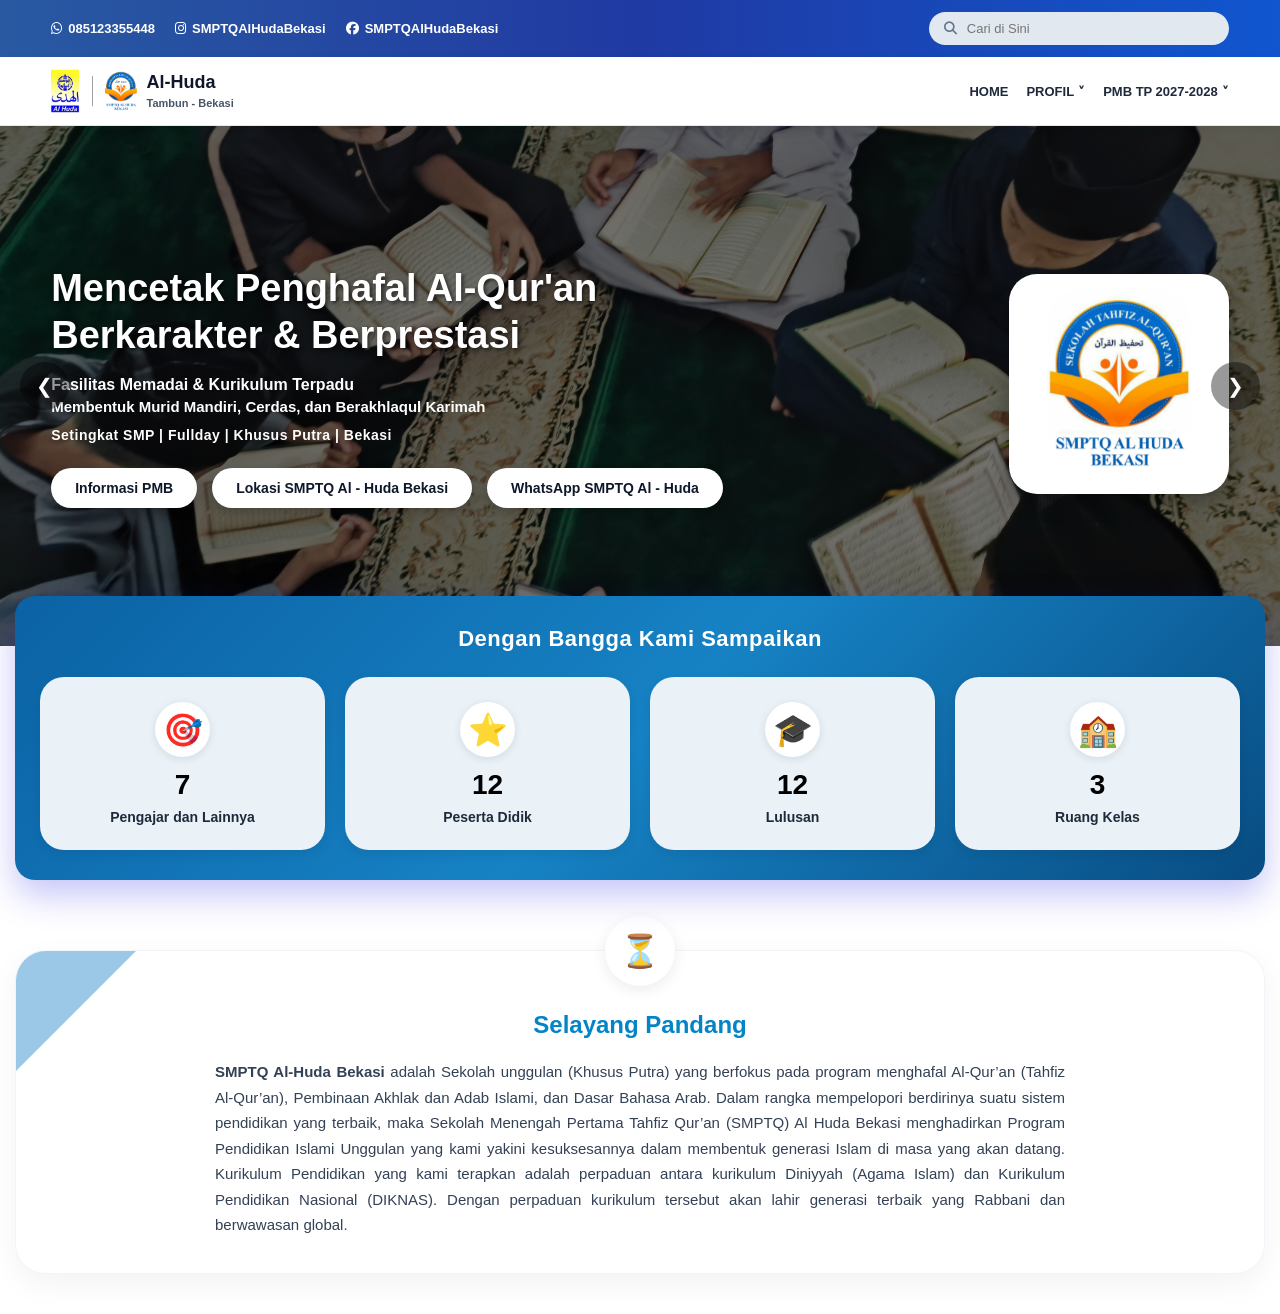
==== index.html @ 0ff5a8cd "Add files via upload" ====
<!DOCTYPE html>
<html lang="id">
<head>
  <meta charset="UTF-8">
  <meta name="viewport" content="width=device-width, initial-scale=1.0">
  <title>SMPTQ AL-HUDA BEKASI</title>
  
  <!-- Font Awesome untuk Ikon Media Sosial & Pencarian -->
  <link rel="stylesheet" href="https://cdnjs.cloudflare.com/ajax/libs/font-awesome/6.4.0/css/all.min.css">
  
  <!-- File CSS Kustom -->
  <link rel="stylesheet" href="style.css">
</head>
<body>

  <!-- 1. TOP BAR HEADER (BIRU GELAP) -->
  <header class="top-bar">
    <div class="top-bar-container">
      
      <!-- BAGIAN KIRI: KONTAK & SOSMED -->
      <div class="contact-info">
        <div class="contact-row">
          <a href="https://wa.me/6285123355448" target="_blank" class="contact-item">
            <i class="fa-brands fa-whatsapp"></i>
            <span>085123355448</span>
          </a>
          <a href="https://instagram.com/smptqalhudabekasi/" target="_blank" class="contact-item">
            <i class="fa-brands fa-instagram"></i>
            <span>SMPTQAlHudaBekasi</span>
          </a>
          <a href="https://www.facebook.com/stqmalhudabekasi/" target="_blank" class="contact-item">
            <i class="fa-brands fa-facebook"></i>
            <span>SMPTQAlHudaBekasi</span>
          </a>
        </div>
      </div>
        
      <!-- BAGIAN KANAN: SEARCH BAR -->
      <div class="search-box">
        <form id="searchForm" action="#" method="GET">
          <i class="fa-solid fa-magnifying-glass search-icon"></i>
          <input type="text" id="searchInput" placeholder="Cari di Sini" autocomplete="off">
        </form>
      </div>

    </div> <!-- Penutup top-bar-container -->
  </header> <!-- Penutup top-bar -->


  <!-- 2. NAVBAR UTAMA (PUTIH & STICKY) -->
  <nav class="navbar">
    <div class="nav-container">
      <!-- LOGO -->
      <div class="brand">
        <img src="Alhudalogo.png" alt="Logo" class="logo">
        <div class="brand-text">
          <strong>Al-Huda</strong>
          <span>Tambun - Bekasi</span>
        </div>
      </div>

      <!-- MENU DESKTOP -->
      <div class="desktop-menu">
        <a href="index.html">HOME</a>
        
        <div class="desktop-dropdown">
          <button class="dropbtn">PROFIL <span>˅</span></button>
          <div class="dropdown-content">
            <a href="#">Profil Yayasan</a>
            <a href="#">Visi & Misi</a>
          </div>
        </div>

        <div class="desktop-dropdown">
          <button class="dropbtn">PMB TP 2027-2028 <span>˅</span></button>
          <div class="dropdown-content">
            <a href="#">Info Pendaftaran</a>
            <a href="#">Syarat & Biaya</a>
          </div>
        </div>
      </div>

      <!-- TOMBOL HAMBURGER (HP) -->
      <button class="hamburger-btn" id="openMenuBtn">☰</button>
    </div>
  </nav>

  <!-- HERO SLIDER SECTION -->
<section class="hero-slider">
  <!-- SLIDE 1 -->
  <div class="slide active" style="background-image: linear-gradient(rgba(0,0,0,0.55), rgba(0,0,0,0.55)), url('bacaquranhuda.jpg');">
    <div class="container hero-container">
      <div class="hero-content">
         <h1>Mencetak Penghafal Al-Qur'an<br>Berkarakter & Berprestasi</h1>
        <p class="greeting">Fasilitas Memadai & Kurikulum Terpadu</p>
        <p class="subgreeting">Membentuk Murid Mandiri, Cerdas, dan Berakhlaqul Karimah</p>
        <p class="tagline">Setingkat SMP | Fullday | Khusus Putra | Bekasi</p>
        
        <div class="hero-buttons">
          <a href="https://pesantrenalhuda.com/pmb-smptq-al-huda-bekasi-tp-2027-2028/" class="hero-btn">Informasi PMB</a>
          <a href="https://maps.app.goo.gl/mfBuUUfTANTqXepT6" class="hero-btn">Lokasi SMPTQ Al - Huda Bekasi</a>
          <a href="https://wa.me/6285123355448" target="_blank" class="hero-btn">WhatsApp SMPTQ Al - Huda</a>
        </div>
      </div>

      <!-- BADGE LOGO SMPTQ Al - Huda DI KANAN -->
      <div class="hero-badge">
        <img src="Alhudabekasi.png" alt="SMPTQ Al - Huda Bekasi">
      </div>
    </div>
  </div>

  <!-- SLIDE 2 (Untuk Latar Belakang Berganti) -->
  <div class="slide" style="background-image: linear-gradient(rgba(0,0,0,0.55), rgba(0,0,0,0.55)), url('belajarkelashuda.jpg');">
    <div class="container hero-container">
      <div class="hero-content">
        <h1>Mencetak Penghafal Al-Qur'an<br>Berkarakter & Berprestasi</h1>
        <p class="greeting">Fasilitas Memadai & Kurikulum Terpadu</p>
        <p class="subgreeting">Membentuk Murid Mandiri, Cerdas, dan Berakhlaqul Karimah</p>
        <p class="tagline">Setingkat SMP | Fullday | Khusus Putra | Bekasi</p>
        
        <div class="hero-buttons">
           <a href="https://pesantrenalhuda.com/pmb-smptq-al-huda-bekasi-tp-2027-2028/" class="hero-btn">Informasi PMB</a>
          <a href="https://maps.app.goo.gl/mfBuUUfTANTqXepT6" class="hero-btn">Lokasi SMPTQ Al - Huda Bekasi</a>
          </a>
          <a href="https://wa.me/6285123355448" target="_blank" class="hero-btn">WhatsApp SMPTQ Al - Huda</a>
        </div>
      </div>

      <div class="hero-badge">
        <img src="Alhudabekasi.png" alt="SMPTQ Al - Huda Bekasi">
      </div>
    </div>
  </div>

  <!-- TOMBOL PANAH NAVIGASI SLIDER -->
  <button class="slider-btn prev-btn">&#10094;</button>
  <button class="slider-btn next-btn">&#10095;</button>

  <!-- INDIKATOR TITIK (DOTS) -->
  <div class="slider-dots">
    <span class="dot active"></span>
    <span class="dot"></span>
  </div>
</section>

<!-- STATISTIK SECTION -->
<section class="stats-section container">
  <div class="stats-card-wrapper">
    <h2 class="stats-title">Dengan Bangga Kami Sampaikan</h2>
    
    <div class="stats-grid">
      <!-- Kartu 1 -->
      <div class="stat-card">
        <div class="stat-icon">🎯</div>
        <div class="stat-number" data-target="7">0</div>
        <p class="stat-label">Pengajar dan Lainnya</p>
      </div>

      <!-- Kartu 2 -->
      <div class="stat-card">
        <div class="stat-icon">⭐</div>
        <div class="stat-number" data-target="25">0</div>
        <p class="stat-label">Peserta Didik</p>
      </div>

      <!-- Kartu 3 -->
      <div class="stat-card">
        <div class="stat-icon">🎓</div>
        <div class="stat-number" data-target="43">0</div>
        <p class="stat-label">Lulusan</p>
      </div>

      <!-- Kartu 4 -->
      <div class="stat-card">
        <div class="stat-icon">🏫</div>
        <div class="stat-number" data-target="3">0</div>
        <p class="stat-label">Ruang Kelas</p>
      </div>
    </div>
  </div>
</section>
<!-- SECTION SELAYANG PANDANG -->
<section class="about-section container">
  <div class="about-card">
    
    <!-- Ornamen Lingkaran di Kiri Atas -->
    <div class="islamic-pattern"></div>

    <!-- Ikon Jam Pasir Melayang Atas Tengah -->
    <div class="hourglass-badge">
      <span class="hourglass-icon">⏳</span>
    </div>

    <!-- Judul & Isi Teks -->
    <h2 class="about-title">Selayang Pandang</h2>
    
    <p class="about-text">
    <b>SMPTQ Al-Huda Bekasi</b> adalah Sekolah unggulan (Khusus Putra) yang berfokus pada program menghafal Al-Qur’an (Tahfiz Al-Qur’an), Pembinaan Akhlak dan Adab Islami, dan Dasar Bahasa Arab. Dalam rangka mempelopori berdirinya suatu sistem pendidikan yang terbaik, maka Sekolah Menengah Pertama Tahfiz Qur’an (SMPTQ) Al Huda Bekasi menghadirkan Program Pendidikan Islami Unggulan yang kami yakini kesuksesannya dalam membentuk generasi Islam di masa yang akan datang. Kurikulum Pendidikan yang kami terapkan adalah perpaduan antara kurikulum Diniyyah (Agama Islam) dan Kurikulum Pendidikan Nasional (DIKNAS). Dengan perpaduan kurikulum tersebut akan lahir generasi terbaik yang Rabbani dan berwawasan global.
    </p>

  </div>
</section>
  <!-- 3. OVERLAY MENU MOBILE -->
  <div class="mobile-menu-overlay" id="mobileMenu">
    <div class="mobile-menu-header">
      <div class="brand">
        <img src="Alhudalogo.png" alt="Logo" class="logo">
        <div class="brand-text">
          <strong>Al-Huda</strong>
          <span>Tambun-Bekasi</span>
        </div>
      </div>
      <button class="close-btn" id="closeMenuBtn">✕</button>
    </div>
<!-- OVERLAY MENU MOBILE -->
<div class="mobile-menu-overlay" id="mobileMenu">
  <div class="mobile-menu-header">
    <div class="brand">
      <img src="logo.png" alt="Logo" class="logo">
      <div class="brand-text">
        <strong>Al-Huda</strong>
        <span>Tambun - Bekasi</span>
      </div>
    </div>
    <button class="close-btn" id="closeMenuBtn">✕</button>
</div>

  <!-- MENU NAVIGASI HP -->
  <ul class="mobile-nav-list">
    <!-- ... daftar menu li ... -->
  </ul>
</div>

<!-- BUKTI DITARUH DI SINI -->
  <div class="mobile-search-box">
    <form action="#" method="GET">
      <i class="fa-solid fa-magnifying-glass search-icon"></i>
      <input type="text" placeholder="Cari di Sini..." autocomplete="off">
    </form>
  </div>

    <ul class="mobile-nav-list">
      <li><a href="index.html">HOME</a></li>
      
      <li class="dropdown-item">
        <button class="dropdown-toggle">PROFIL <span class="arrow">▼</span></button>
        <ul class="dropdown-menu">
          <li><a href="https://pesantrenalhuda.com/">Profil Yayasan</a></li>
          <li><a href="https://pesantrenalhuda.com/#selayangpandang">Visi & Misi</a></li>
        </ul>
      </li>

      <li class="dropdown-item">
        <button class="dropdown-toggle">PMB TP 2027-2028 <span class="arrow">▼</span></button>
        <ul class="dropdown-menu">
          <li><a href="https://pesantrenalhuda.com/pmb-smptq-al-huda-bekasi-tp-2027-2028/">Info Pendaftaran</a></li>
        </ul>
      </li>


  <!-- FILE JAVASCRIPT -->
  <script src="script.js"></script>
</body>
</html>
---- style.css ----
* {
  margin: 0;
  padding: 0;
  box-sizing: border-box;
  font-family: Arial, sans-serif;
}

/* ==========================================
   1. TOP BAR ATAS (BIRU GELAP)
   ========================================== */
.top-bar {
  background: linear-gradient(90deg, #2959a1 0%, #203aa3 50%, #1056cf 100%);
  color: #ffffff;
  padding: 12px 0;
}

.top-bar-container {
  width: 92%;
  max-width: 1250px;
  margin: 0 auto;
  display: flex;
  justify-content: space-between;
  align-items: center;
}

.contact-row {
  display: flex;
  gap: 20px;
  align-items: center;
}

.contact-item {
  color: #ffffff;
  text-decoration: none;
  font-size: 13px;
  font-weight: 600;
  display: flex;
  align-items: center;
  gap: 6px;
}

.contact-item:hover {
  opacity: 0.8;
}

/* Search Box Lonjong */
.search-box form {
  position: relative;
  display: flex;
  align-items: center;
}

.search-icon {
  position: absolute;
  left: 15px;
  color: #64748b;
  font-size: 13px;
}

.search-box input {
  width: 300px;
  padding: 9px 15px 9px 38px;
  border-radius: 25px;
  border: none;
  outline: none;
  font-size: 13px;
  background-color: #e2e8f0;
  color: #333333;
}


/* ==========================================
   2. NAVBAR UTAMA PUTIH (STICKY)
   ========================================== */
.navbar {
  background-color: #ffffff;
  border-bottom: 1px solid #e2e8f0;
  position: sticky;
  top: 0;
  z-index: 999;
  box-shadow: 0 2px 8px rgba(0, 0, 0, 0.05);
}

.nav-container {
  width: 92%;
  max-width: 1250px;
  margin: 0 auto;
  display: flex;
  justify-content: space-between;
  align-items: center;
  padding: 10px 0;
}

.brand {
  display: flex;
  align-items: center;
  gap: 10px;
}

.brand .logo {
  height: 48px;
}

.brand-text strong {
  display: block;
  font-size: 18px;
  color: #0f172a;
}

.brand-text span {
  font-size: 11px;
  color: #475569;
  font-weight: 600;
}

/* Menu Desktop Horizontal */
.desktop-menu {
  display: flex;
  align-items: center;
  gap: 18px;
}

.desktop-menu a, 
.dropbtn {
  text-decoration: none;
  color: #1e293b;
  font-size: 13px;
  font-weight: 700;
  background: none;
  border: none;
  cursor: pointer;
  padding: 8px 0;
  display: flex;
  align-items: center;
  gap: 4px;
}

.desktop-menu a:hover, 
.dropbtn:hover {
  color: #1d4ed8;
}

/* Dropdown */
.desktop-dropdown {
  position: relative;
}

.dropdown-content {
  display: none;
  position: absolute;
  top: 100%;
  left: 0;
  background-color: #ffffff;
  min-width: 170px;
  box-shadow: 0 4px 12px rgba(0,0,0,0.1);
  border-radius: 6px;
  padding: 8px 0;
  z-index: 100;
}

.dropdown-content a {
  padding: 8px 16px;
  display: block;
  font-size: 12px;
  font-weight: normal;
}

.dropdown-content a:hover {
  background-color: #f1f5f9;
}

.desktop-dropdown:hover .dropdown-content {
  display: block;
}

.hamburger-btn {
  display: none;
  font-size: 24px;
  background: none;
  border: none;
  cursor: pointer;
}


/* ==========================================
   3. OVERLAY MENU MOBILE (DISEMBUNYIKAN AWAL)
   ========================================== */
.mobile-menu-overlay {
  position: fixed;
  top: 0;
  left: 0;
  width: 100%;
  height: 100vh;
  background-color: #ffffff;
  z-index: 9999;
  display: none; /* Sembunyi awal */
  overflow-y: auto;
  padding: 15px 20px;
}

.mobile-menu-overlay.active {
  display: block;
}

.mobile-menu-header {
  display: flex;
  justify-content: space-between;
  align-items: center;
  padding-bottom: 15px;
  border-bottom: 1px solid #f0f0f0;
}

.close-btn {
  font-size: 20px;
  background: #f0f0f0;
  border: none;
  width: 36px;
  height: 36px;
  border-radius: 4px;
  cursor: pointer;
}

.mobile-nav-list {
  list-style: none;
  margin-top: 20px;
  padding: 0;
}

.mobile-nav-list li {
  margin-bottom: 15px;
}

.mobile-nav-list a, 
.dropdown-toggle {
  text-decoration: none;
  color: #333333;
  font-weight: 600;
  font-size: 14px;
  background: none;
  border: none;
  width: 100%;
  text-align: left;
  padding: 0;
  cursor: pointer;
  display: flex;
  justify-content: space-between;
  align-items: center;
}

.dropdown-menu {
  list-style: none;
  padding-left: 15px;
  margin-top: 10px;
  display: none;
}

.dropdown-item.open .dropdown-menu {
  display: block;
}

.dropdown-menu a {
  font-weight: normal;
  color: #666666;
  font-size: 13px;
  padding: 6px 0;
}

/* RESPONSIVE UNTUK LAYAR HP */
@media (max-width: 992px) {
  .desktop-menu {
    display: none;
  }
  .hamburger-btn {
    display: block;
  }
  .top-bar-container {
    flex-direction: column;
    gap: 10px;
    align-items: flex-start;
  }
  .search-box input {
    width: 100%;
  }
}

/* ==========================================
   HERO SLIDER SECTION
   ========================================== */
.hero-slider {
  position: relative;
  width: 100%;
  height: 520px;
  overflow: hidden;
  background-color: #111827;
}

.slide {
  position: absolute;
  top: 0;
  left: 0;
  width: 100%;
  height: 100%;
  background-size: cover;
  background-position: center;
  opacity: 0;
  transition: opacity 1s ease-in-out;
  display: flex;
  align-items: center;
}

.slide.active {
  opacity: 1;
  z-index: 1;
}

.hero-container {
  display: flex;
  justify-content: space-between;
  align-items: center;
  width: 92%;
  max-width: 1250px;
  margin: 0 auto;
  color: #ffffff;
}

/* KONTEN TEKS KIRI */
.hero-content {
  max-width: 780px;
}

.hero-content h1 {
  font-size: 38px;
  font-weight: 800;
  line-height: 1.25;
  margin-bottom: 16px;
  text-shadow: 2px 2px 4px rgba(0,0,0,0.6);
}

.hero-content .greeting {
  font-size: 16px;
  font-weight: 700;
  margin-bottom: 4px;
}

.hero-content .subgreeting {
  font-size: 15px;
  font-weight: 600;
  margin-bottom: 12px;
}

.hero-content .tagline {
  font-size: 14px;
  font-weight: 700;
  margin-bottom: 25px;
  letter-spacing: 0.5px;
}

/* TOMBOL AKSI */
.hero-buttons {
  display: flex;
  gap: 15px;
  flex-wrap: wrap;
}

.hero-btn {
  background-color: #ffffff;
  color: #0f172a;
  padding: 12px 24px;
  border-radius: 25px;
  text-decoration: none;
  font-weight: 700;
  font-size: 14px;
  box-shadow: 0 4px 10px rgba(0,0,0,0.2);
  transition: all 0.3s ease;
}

.hero-btn:hover {
  background-color: #2563eb;
  color: #ffffff;
  transform: translateY(-2px);
}

/* BADGE LOGO KANAN */
.hero-badge img {
  width: 220px;
  height: 220px;
  object-fit: contain;
  background-color: #ffffff;
  border-radius: 28px;
  padding: 15px;
  box-shadow: 0 8px 20px rgba(0,0,0,0.3);
}

/* TOMBOL PANAH & DOTS */
.slider-btn {
  position: absolute;
  top: 50%;
  transform: translateY(-50%);
  background: rgba(0, 0, 0, 0.4);
  color: white;
  border: none;
  font-size: 20px;
  padding: 12px 16px;
  cursor: pointer;
  z-index: 10;
  border-radius: 50%;
}

.prev-btn { left: 20px; }
.next-btn { right: 20px; }
.slider-btn:hover { background: rgba(0,0,0,0.8); }

.slider-dots {
  position: absolute;
  bottom: 20px;
  left: 50%;
  transform: translateX(-50%);
  display: flex;
  gap: 10px;
  z-index: 10;
}

.dot {
  width: 12px;
  height: 12px;
  background-color: rgba(255,255,255,0.5);
  border-radius: 50%;
  cursor: pointer;
}

.dot.active {
  background-color: #ffffff;
  width: 28px;
  border-radius: 10px;
}

/* RESPONSIVE LAYAR HP */
@media (max-width: 992px) {
  .hero-slider { height: auto; padding: 40px 0; }
  .hero-container { flex-direction: column-reverse; gap: 30px; text-align: center; }
  .hero-content h1 { font-size: 26px; }
  .hero-buttons { justify-content: center; }
  .hero-badge img { width: 160px; height: 160px; }
}
/* ==========================================
   STATISTIK SECTION (BLUE CONTAINER)
   ========================================== */

.stats-section {
  /* Margin atas bernilai minus untuk menaikkan kotak ke atas gambar */
  margin-top: -50px; 
  
  /* Supaya kotak berada di lapisan paling depan (di atas gambar slider) */
  position: relative;
  z-index: 20;
  
  padding: 0 15px;
  margin-bottom: 40px;
}

.stats-card-wrapper {
  /* Gradasi Biru sesuai gambar */
  background: linear-gradient(135deg, #0b62a4 0%, #1682c4 50%, #084c82 100%);
  border-radius: 20px;
  padding: 30px 25px;
  box-shadow: 0 10px 25px rgba(17, 67, 161, 0.281);
  text-align: center;
  /* Bayangan agar efek menumpuk terlihat lebih hidup / 3D */
  box-shadow: 0 15px 35px rgba(24, 20, 226, 0.25);
  text-align: center;
  }

.stats-title {
  color: #ffffff;
  font-size: 22px;
  font-weight: 700;
  margin-bottom: 25px;
  letter-spacing: 0.5px;
}

/* GRID 4 KARTU PUTIH */
.stats-grid {
  display: grid;
  grid-template-columns: repeat(4, 1fr);
  gap: 20px;
}

.stat-card {
  background-color: #eaf2f8; /* Putih kebiruan soft */
  border-radius: 24px;
  padding: 25px 15px;
  display: flex;
  flex-direction: column;
  align-items: center;
  justify-content: center;
  box-shadow: 0 4px 12px rgba(0, 0, 0, 0.08);
  transition: transform 0.3s ease;
}

.stat-card:hover {
  transform: translateY(-5px);
}

.stat-icon {
  font-size: 32px;
  margin-bottom: 12px;
  background: #ffffff;
  width: 55px;
  height: 55px;
  display: flex;
  align-items: center;
  justify-content: center;
  border-radius: 50%;
  box-shadow: 0 2px 8px rgba(0,0,0,0.1);
}

.stat-number {
  font-size: 28px;
  font-weight: 800;
  color: #000000;
  margin-bottom: 8px;
}

.stat-label {
  font-size: 14px;
  font-weight: 600;
  color: #1e293b;
  margin: 0;
}

@media (max-width: 768px) {
  
  /* 1. Kunci Navbar tetap aman di paling depan */
  .navbar {
    position: sticky;
    top: 0;
    z-index: 999;
  }

  /* 2. Beri ruang bernapas pada Hero Slider */
  .hero-slider {
    height: auto !important;
    padding-top: 20px;
    padding-bottom: 70px; /* Ruang khusus tempat menumpuknya statistik */
  }

  /* 3. Tombol menyusun rapi ke bawah */
  .hero-buttons {
    display: flex;
    flex-direction: column;
    gap: 12px;
    width: 100%;
  }

  .hero-btn {
    width: 100%;
    text-align: center;
  }

  /* 4. Tarik statistik naik secara pas & presisi */
  .stats-section {
    margin-top: -40px !important; 
    position: relative;
    z-index: 10;
  }
}

/* ==========================================
   PERBAIKAN TAMPILAN MOBILE (HP)
   ========================================== */
@media (max-width: 768px) {

  /* 1. Beri ruang tinggi yang cukup di Hero Slider */
  .hero-slider {
    height: auto !important;
    min-height: 480px; /* Memastikan banner punya tinggi cukup untuk teks & tombol */
    padding-top: 30px;
    padding-bottom: 80px; /* Ruang kosong di bawah agar tidak menutupi tombol */
  }

  .hero-container {
    padding: 0 15px;
  }

  /* Kecilkan ukuran judul di HP agar tidak terlalu memakan tempat */
  .hero-content h1 {
    font-size: 20px !important;
    line-height: 1.3 !important;
    margin-bottom: 15px !important;
  }

  /* Sembunyikan subteks yang terlalu panjang khusus di HP (opsional agar ringkas) */
  .hero-content .greeting,
  .hero-content .subgreeting,
  .hero-content .tagline {
    font-size: 13px;
    margin-bottom: 10px;
  }

  /* Arrange tombol aksi menyusun rapi ke bawah */
  .hero-buttons {
    display: flex;
    flex-direction: column;
    gap: 10px;
  }

  .hero-btn {
    width: 100%;
    text-align: center;
    padding: 10px 15px;
    font-size: 13px;
  }

  /* 2. Turunkan penarikan Kotak Statistik */
  .stats-section {
    margin-top: -30px !important; /* Nilai penarikan kecil agar pas menumpuk di ujung gambar */
    margin-bottom: 30px;
    position: relative;
    z-index: 10;
  }

  .stats-card-wrapper {
    padding: 20px 12px;
  }

  /* 3. Bikin Kartu Statistik Jadi 2 Kolom di HP (Bukan 4 Kolom Sempit) */
  .stats-grid {
    grid-template-columns: repeat(2, 1fr) !important;
    gap: 10px !important;
  }

  .stat-card {
    padding: 15px 8px;
  }

  .stat-number {
    font-size: 22px;
  }

  .stat-label {
    font-size: 12px;
  }
}

/* ==========================================
   PERBAIKAN FINAL KHUSUS MOBILE (HP)
   ========================================== */
@media (max-width: 768px) {

  /* 1. Tambah padding bawah slider agar tombol ketiga tidak tertutup */
  .hero-slider {
    height: auto !important;
    padding-top: 25px;
    padding-bottom: 110px !important; /* Diperbesar agar ruang tombol sangat lega */
  }

  /* Sembunyikan badge logo besar khusus di HP agar area slider tidak terlalu sempit */
  .hero-badge {
    display: none !important;
  }

  /* Ringkaskan ukuran teks di HP */
  .hero-content h1 {
    font-size: 20px !important;
    line-height: 1.3 !important;
    margin-bottom: 10px !important;
  }

  .hero-content .greeting,
  .hero-content .subgreeting,
  .hero-content .tagline {
    font-size: 12px !important;
    margin-bottom: 8px !important;
  }

  /* Susun tombol ke bawah dengan jarak rapi */
  .hero-buttons {
    display: flex;
    flex-direction: column;
    gap: 8px !important;
    width: 100%;
  }

  .hero-btn {
    width: 100%;
    text-align: center;
    padding: 10px 12px !important;
    font-size: 13px !important;
  }

  /* 2. Posisikan penarikan kotak statistik pas di bawah tombol ketiga */
  .stats-section {
    margin-top: -50px !important; /* Menumpuk manis tepat di bawah tombol WA */
    margin-bottom: 30px;
    position: relative;
    z-index: 10;
  }

  .stats-card-wrapper {
    padding: 20px 12px;
  }

  /* Formasi 2 Kolom untuk Kartu Statistik di HP */
  .stats-grid {
    grid-template-columns: repeat(2, 1fr) !important;
    gap: 10px !important;
  }
}

/* ==========================================
   SECTION SELAYANG PANDANG (PERBAIKAN)
   ========================================== */
.about-section {
  /* Beri margin atas lebih besar agar ada ruang untuk jam pasir yang melayang */
  margin: 70px auto 40px auto; 
  padding: 0 15px;
}

.about-card {
  position: relative;
  background-color: #ffffff;
  border-radius: 30px;
  padding: 50px 30px 35px 30px;
  box-shadow: 0 10px 30px rgba(0, 0, 0, 0.05);
  border: 1px solid #f1f5f9;
  
  /* HAPUS ATAU UBAH overflow: hidden MENJADI visible AGAR JAM PASIR TIDAK TERPOTONG */
  overflow: visible !important; 
  text-align: center;
}

/* Badge Jam Pasir Melayang */
.hourglass-badge {
  position: absolute;
  top: -35px; /* Posisikan pas di tengah garis atas */
  left: 50%;
  transform: translateX(-50%);
  width: 70px;
  height: 70px;
  background-color: #ffffff;
  border-radius: 50%;
  box-shadow: 0 4px 15px rgba(0, 0, 0, 0.08);
  display: flex;
  align-items: center;
  justify-content: center;
  z-index: 10;
}

.hourglass-icon {
  font-size: 32px;
}

/* Ornamen Lingkaran Kiri Atas (Tetap Aman) */
.circle-ornament {
  position: absolute;
  border-radius: 50%;
  z-index: 1;
}

/* Pola Geometris Khas Islam di Sudut Kiri Atas */
.islamic-pattern {
  position: absolute;
  top: 0;
  left: 0;
  width: 120px;
  height: 120px;
  background-color: #59a4d6;
  /* Membuat pola bintang 8/geometris lembut */
  clip-path: polygon(0 0, 100% 0, 0 100%);
  border-top-left-radius: 30px;
  opacity: 0.6;
  z-index: 1;
}

/* Judul & Teks Paragraf */
.about-title {
  position: relative;
  z-index: 2;
  color: #0284c7;
  font-size: 24px;
  font-weight: 800;
  margin-top: 10px;
  margin-bottom: 20px;
}

.about-text {
  position: relative;
  z-index: 2;
  color: #334155;
  font-size: 15px;
  line-height: 1.7;
  text-align: justify; /* Rata kiri-kanan rapi */
  text-justify: inter-word; /* Meratakan spasi kata secara alami */
  max-width: 850px;
  margin: 0 auto;
}


/* PENYESUAIAN KHUSUS TAMPILAN MOBILE (HP) */
@media (max-width: 768px) {
  .about-section {
    margin-top: 60px;
  }

  .about-card {
    padding: 45px 20px 25px 20px;
    border-radius: 20px;
  }

  .circle-ornament.yellow {
    border-top-left-radius: 20px;
  }

  .about-title {
    font-size: 20px;
  }

  .about-text {
    font-size: 13.5px;
    line-height: 1.6;
    text-align: center; /* Di HP lebih seimbang menggunakan rata tengah */
  }
}
/* ==========================================
   SEARCH BOX DI DALAM MENU MOBILE
   ========================================== */

/* 1. Sembunyikan default search box mobile untuk komputer */
.mobile-search-box {
  display: none;
}

/* 2. KHUSUS TAMPILAN HP (MOBILE) */
@media (max-width: 768px) {

  /* Sembunyikan search box lama di top-bar biru */
  .top-bar .search-box {
    display: none !important;
  }

  /* PAKSA SEARCH BOX MOBILE UNTUK TAMPIL DI HP */
  .mobile-search-box {
    display: block !important; /* Kunci perbaikan agar muncul */
    margin: 15px 0 20px 0;
    width: 100%;
  }

  .mobile-search-box form {
    position: relative;
    display: flex;
    align-items: center;
    width: 100%;
  }

  .mobile-search-box .search-icon {
    position: absolute;
    left: 15px;
    color: #64748b;
    font-size: 14px;
    z-index: 2;
  }

  .mobile-search-box input {
    width: 100%;
    padding: 10px 15px 10px 40px;
    border-radius: 25px;
    border: 1px solid #cbd5e1;
    background-color: #f8fafc;
    font-size: 13px;
    outline: none;
    box-sizing: border-box;
  }

  .mobile-search-box input:focus {
    border-color: #0284c7;
    background-color: #ffffff;
  }
}

 /* ==========================================
   PERBAIKAN HERO SLIDER MOBILE (WITH LOGO BADGE)
   ========================================== */
@media (max-width: 768px) {

  /* 1. Tampilkan Logo Badge dengan Ukuran Proporsional */
  .hero-badge {
    display: flex !important;
    width: 60px !important;
    height: 60px !important;
    margin: 0 auto 10px auto !important;
    padding: 6px !important;
    box-shadow: 0 4px 10px rgba(0, 0, 0, 0.1);
  }

  .hero-badge img {
    max-width: 100%;
    height: auto;
    object-fit: contain;
  }

  /* 2. Beri Ruang Tinggi Cukup pada Hero Slider */
  .hero-slider {
    height: auto !important;
    padding-top: 15px;
    padding-bottom: 110px !important; /* Jarak aman untuk menumpuknya kotak statistik */
  }

  /* 3. Penyesuaian Ukuran Teks di HP */
  .hero-content h1 {
    font-size: 18px !important;
    line-height: 1.3 !important;
    margin-bottom: 8px !important;
  }

  .hero-content .greeting,
  .hero-content .subgreeting,
  .hero-content .tagline {
    font-size: 11.5px !important;
    margin-bottom: 6px !important;
  }

  /* 4. Penataan Tombol Aksi Memanjang & Rapi */
  .hero-buttons {
    display: flex;
    flex-direction: column;
    gap: 8px !important;
    width: 100%;
  }

  .hero-btn {
    width: 100%;
    text-align: center;
    padding: 9px 12px !important;
    font-size: 12.5px !important;
  }

  /* 5. Penarikan Kotak Statistik di Bawah Tombol WA */
  .stats-section {
    margin-top: -45px !important;
    margin-bottom: 30px;
    position: relative;
    z-index: 10;
  }
}
/* ==========================================
   SOLUSI FINAL: HERO SLIDER MOBILE TIDAK BERDEMPETAN
   ========================================== */
@media (max-width: 768px) {

  /* 1. Beri Ruang Tinggi Utama pada Hero Slider */
  .hero-slider {
    height: auto !important;
    padding-top: 15px !important;
    padding-bottom: 120px !important; /* Ruang ekstra di bawah agar tombol lega */
  }

  .hero-container {
    padding: 0 12px !important;
  }

  /* 2. Logo Badge Ringkas */
  .hero-badge {
    display: flex !important;
    width: 150px !important;            /* Ukuran ideal di HP */
    height: 150px !important;
    margin: 0px auto 0px auto !important; /* Jarak bawah ke judul */
    padding: 0px !important;
  }

  .hero-badge img {
    width: 100%;
    height: 100%;
    object-fit: contain;
  }

  /* 3. Atur Ukuran & Jarak Judul Utama */
  .hero-content h1 {
    font-size: 17px !important;
    line-height: 1.25 !important;
    margin-top: 0 !important;
    margin-bottom: 6px !important;     /* Jarak ketat tapi tidak berdempetan */
  }

  /* 4. Kecilkan & Beri Jarak pada Teks Deskripsi */
  .hero-content .greeting,
  .hero-content .subgreeting,
  .hero-content .tagline,
  .hero-content p {
    font-size: 11px !important;
    line-height: 1.35 !important;
    margin-bottom: 5px !important;     /* Mengatur spasi antar paragraf */
  }

  /* 5. Susun Tombol Rapi dengan Jarak (Gap) Antar Tombol */
  .hero-buttons {
    display: flex !important;
    flex-direction: column !important;
    gap: 8px !important;               /* Jarak terpisah antar tombol */
    margin-top: 10px !important;        /* Jarak dari teks ke tombol pertama */
    width: 100% !important;
  }

  .hero-btn {
    width: 100% !important;
    text-align: center !important;
    padding: 8px 10px !important;      /* Padding tombol proporsional */
    font-size: 12px !important;
    box-sizing: border-box !important;
  }

  /* 6. Penarikan Kotak Statistik di Bawah Tombol WA */
  .stats-section {
    margin-top: -30px !important;
    position: relative;
    z-index: 10;
  }
}
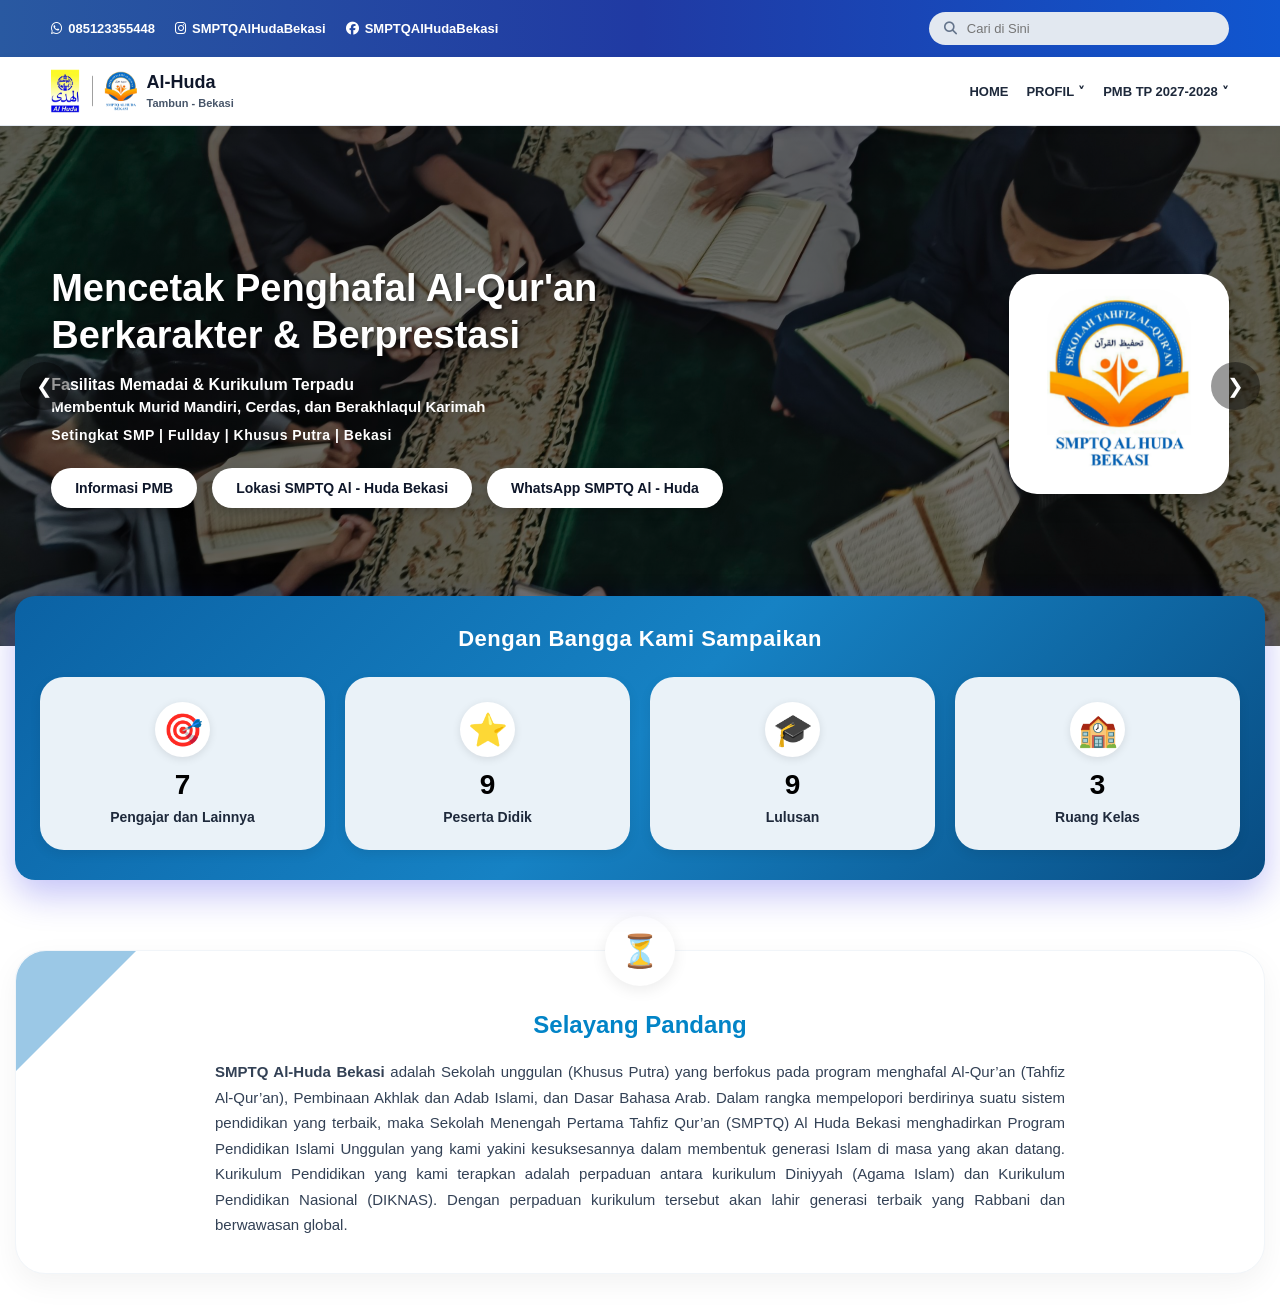
==== commit d2743159: "index.html" ====
--- a/index.html
+++ b/index.html
@@ -10,6 +10,15 @@
   
   <!-- File CSS Kustom -->
   <link rel="stylesheet" href="style.css">
+  <!-- Google tag (gtag.js) -->
+<script async src="https://www.googletagmanager.com/gtag/js?id=G-V6Z1G98DLZ"></script>
+<script>
+  window.dataLayer = window.dataLayer || [];
+  function gtag(){dataLayer.push(arguments);}
+  gtag('js', new Date());
+
+  gtag('config', 'G-V6Z1G98DLZ');
+</script>
 </head>
 <body>
 
@@ -262,4 +271,4 @@
   <!-- FILE JAVASCRIPT -->
   <script src="script.js"></script>
 </body>
-</html>+</html>
--- a/style.css
+++ b/style.css
@@ -1014,4 +1014,10 @@
     position: relative;
     z-index: 10;
   }
-}+}
+/* Sembunyikan badge Netlify */
+[data-netlify-deploy-id],
+#netlify-feedback-drawer,
+iframe[src*="netlify"] {
+    display: none !important;
+}
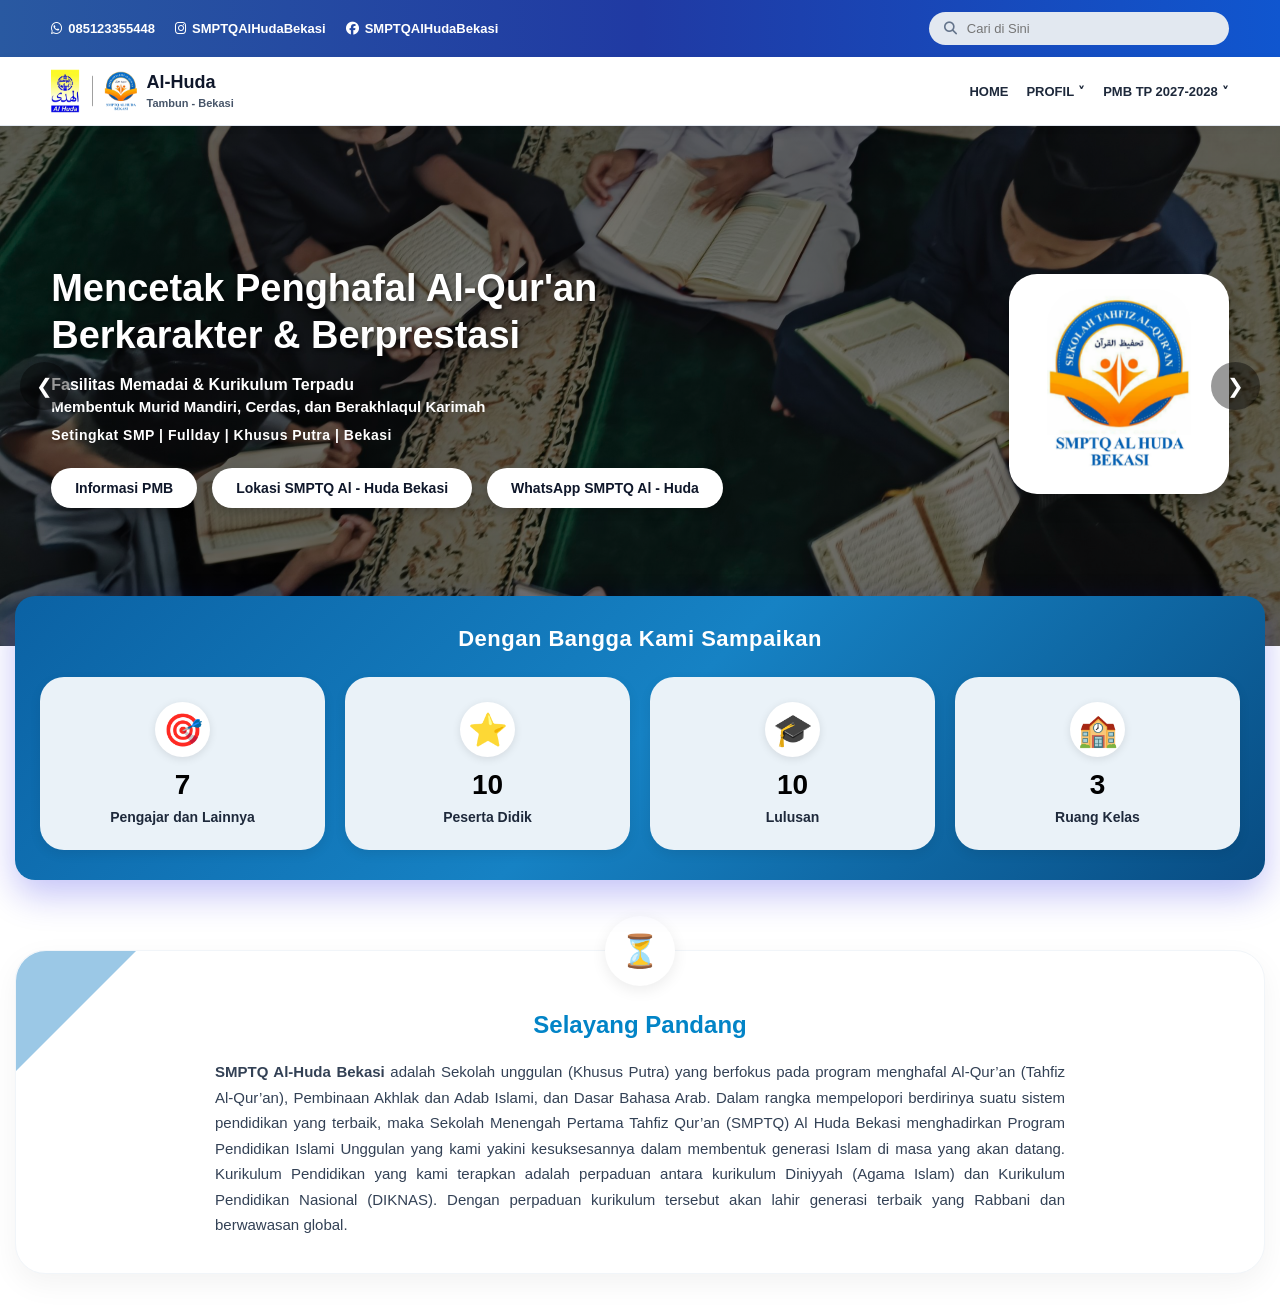
==== commit 4a775f6b: "index.html" ====
--- a/index.html
+++ b/index.html
@@ -19,6 +19,7 @@
 
   gtag('config', 'G-V6Z1G98DLZ');
 </script>
+  <script src="https://identity.netlify.com/v1/netlify-identity-widget.js"></script>
 </head>
 <body>
 
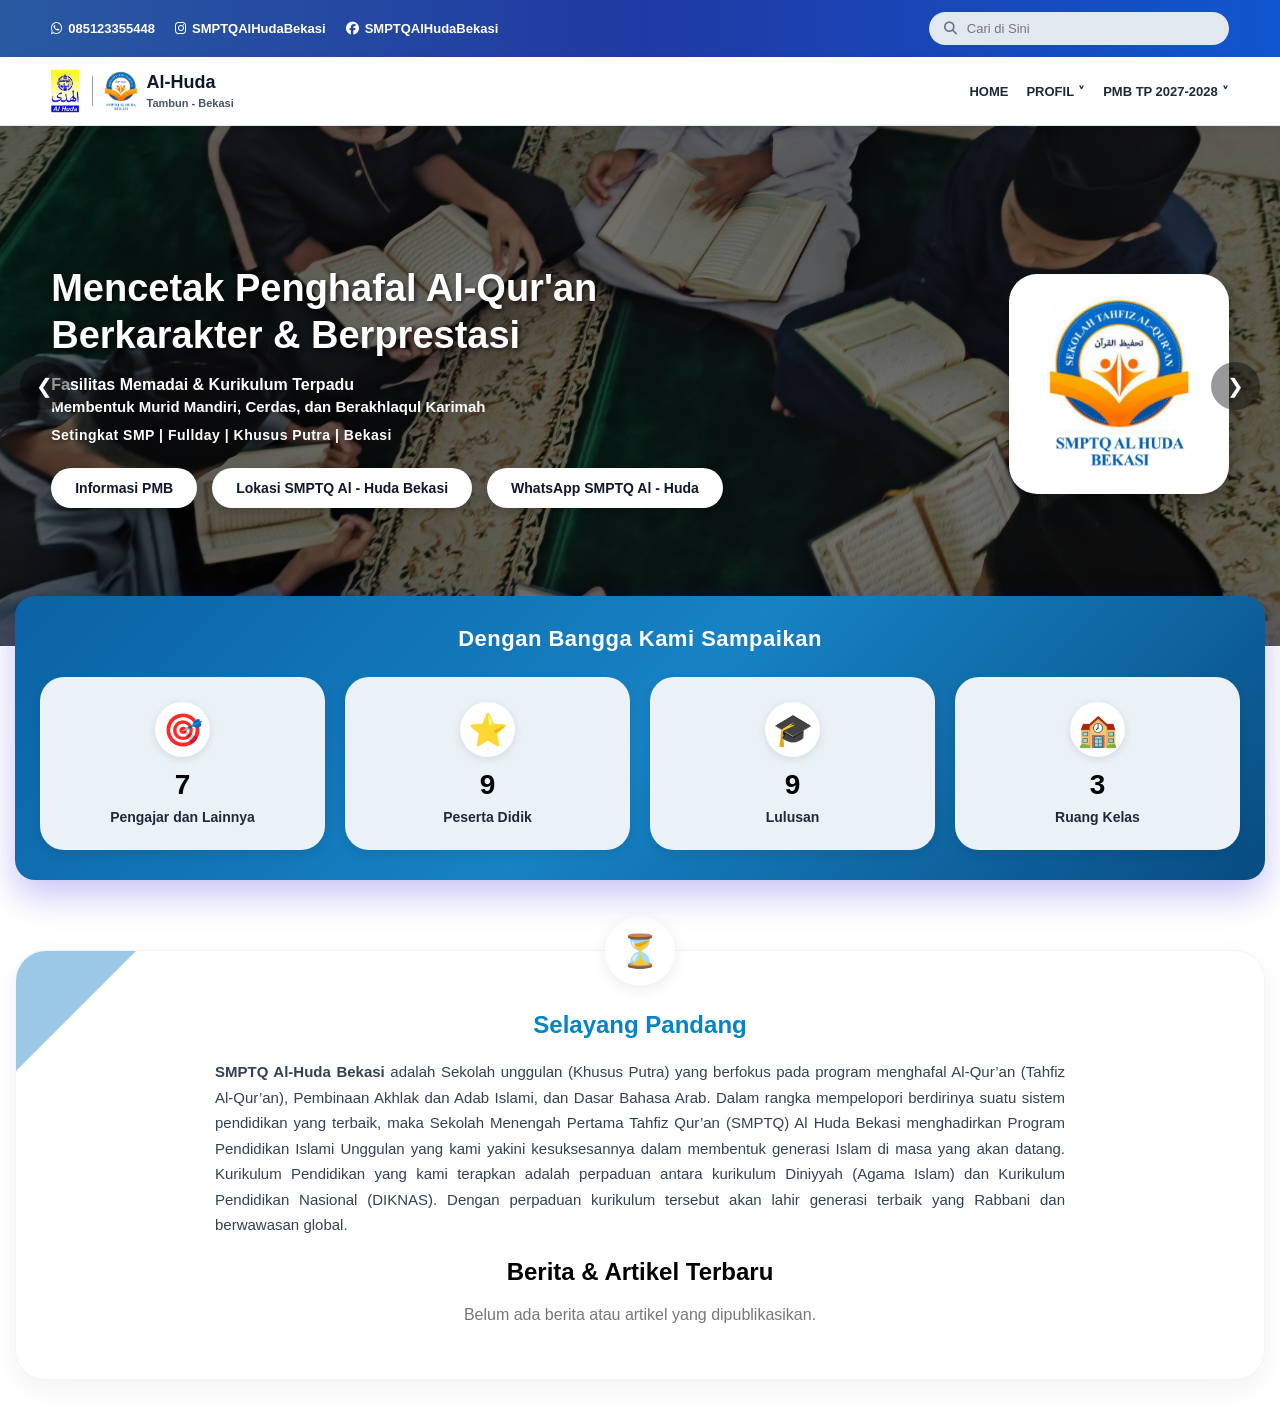
==== commit 82e6d8a8: "index.html" ====
--- a/index.html
+++ b/index.html
@@ -208,7 +208,13 @@
     <p class="about-text">
     <b>SMPTQ Al-Huda Bekasi</b> adalah Sekolah unggulan (Khusus Putra) yang berfokus pada program menghafal Al-Qur’an (Tahfiz Al-Qur’an), Pembinaan Akhlak dan Adab Islami, dan Dasar Bahasa Arab. Dalam rangka mempelopori berdirinya suatu sistem pendidikan yang terbaik, maka Sekolah Menengah Pertama Tahfiz Qur’an (SMPTQ) Al Huda Bekasi menghadirkan Program Pendidikan Islami Unggulan yang kami yakini kesuksesannya dalam membentuk generasi Islam di masa yang akan datang. Kurikulum Pendidikan yang kami terapkan adalah perpaduan antara kurikulum Diniyyah (Agama Islam) dan Kurikulum Pendidikan Nasional (DIKNAS). Dengan perpaduan kurikulum tersebut akan lahir generasi terbaik yang Rabbani dan berwawasan global.
     </p>
-
+<!-- Bagian Tampilan Berita Sekolah -->
+<section id="berita-terbaru" style="padding: 20px;">
+  <h2 style="text-align: center;">Berita & Artikel Terbaru</h2>
+  <div id="container-berita" style="display: flex; flex-wrap: wrap; gap: 20px; justify-content: center; margin-top: 20px;">
+    <!-- Berita akan muncul di sini secara otomatis -->
+  </div>
+</section>
   </div>
 </section>
   <!-- 3. OVERLAY MENU MOBILE -->
@@ -268,7 +274,59 @@
         </ul>
       </li>
 
-
+<script src="https://cdn.jsdelivr.net/npm/marked/marked.min.js"></script>
+<script>
+  async function loadBerita() {
+    const container = document.getElementById('container-berita');
+    if (!container) return;
+    container.innerHTML = '<p>Memuat berita...</p>';
+    
+    try {
+      const response = await fetch('https://api.github.com/repos/webhomehuda/SMPTQ-AL-HUDA-WEB/contents/content/berita');
+      if (!response.ok) throw new Error('Belum ada berita');
+      
+      const files = await response.json();
+      container.innerHTML = '';
+
+      for (const file of files) {
+        if (file.name.endsWith('.md')) {
+          const resContent = await fetch(file.download_url);
+          const text = await resContent.text();
+          
+          const parts = text.split('---');
+          if (parts.length >= 3) {
+            const frontmatter = parts[1];
+            const body = parts.slice(2).join('---');
+
+            const titleMatch = frontmatter.match(/title:\s*"(.*?)"|title:\s*(.*)/);
+            const thumbMatch = frontmatter.match(/thumbnail:\s*"(.*?)"|thumbnail:\s*(.*)/);
+            const dateMatch = frontmatter.match(/date:\s*"(.*?)"|date:\s*(.*)/);
+
+            const title = titleMatch ? (titleMatch[1] || titleMatch[2]) : 'Berita';
+            const thumbnail = thumbMatch ? (thumbMatch[1] || thumbMatch[2]) : '';
+            const date = dateMatch ? new Date(dateMatch[1] || dateMatch[2]).toLocaleDateString('id-ID') : '';
+
+            const card = document.createElement('div');
+            card.style.cssText = 'border: 1px solid #ddd; border-radius: 8px; width: 300px; padding: 15px; box-shadow: 0 2px 5px rgba(0,0,0,0.1); background: #fff;';
+            
+            card.innerHTML = `
+              ${thumbnail ? `<img src="${thumbnail}" style="width:100%; height:180px; object-fit:cover; border-radius:5px; margin-bottom:10px;">` : ''}
+              <small style="color:#666;">${date}</small>
+              <h3 style="margin: 10px 0; font-size: 1.1rem; color: #0f4c81;">${title}</h3>
+              <div style="font-size: 0.9rem; color: #333; line-height: 1.4;">${marked.parse(body)}</div>
+            `;
+            container.appendChild(card);
+          }
+        }
+      }
+    } catch (err) {
+      container.innerHTML = '<p style="color:#777;">Belum ada berita atau artikel yang dipublikasikan.</p>';
+    }
+  }
+
+  document.addEventListener('DOMContentLoaded', loadBerita);
+</script>
+      
   <!-- FILE JAVASCRIPT -->
   <script src="script.js"></script>
 </body>
